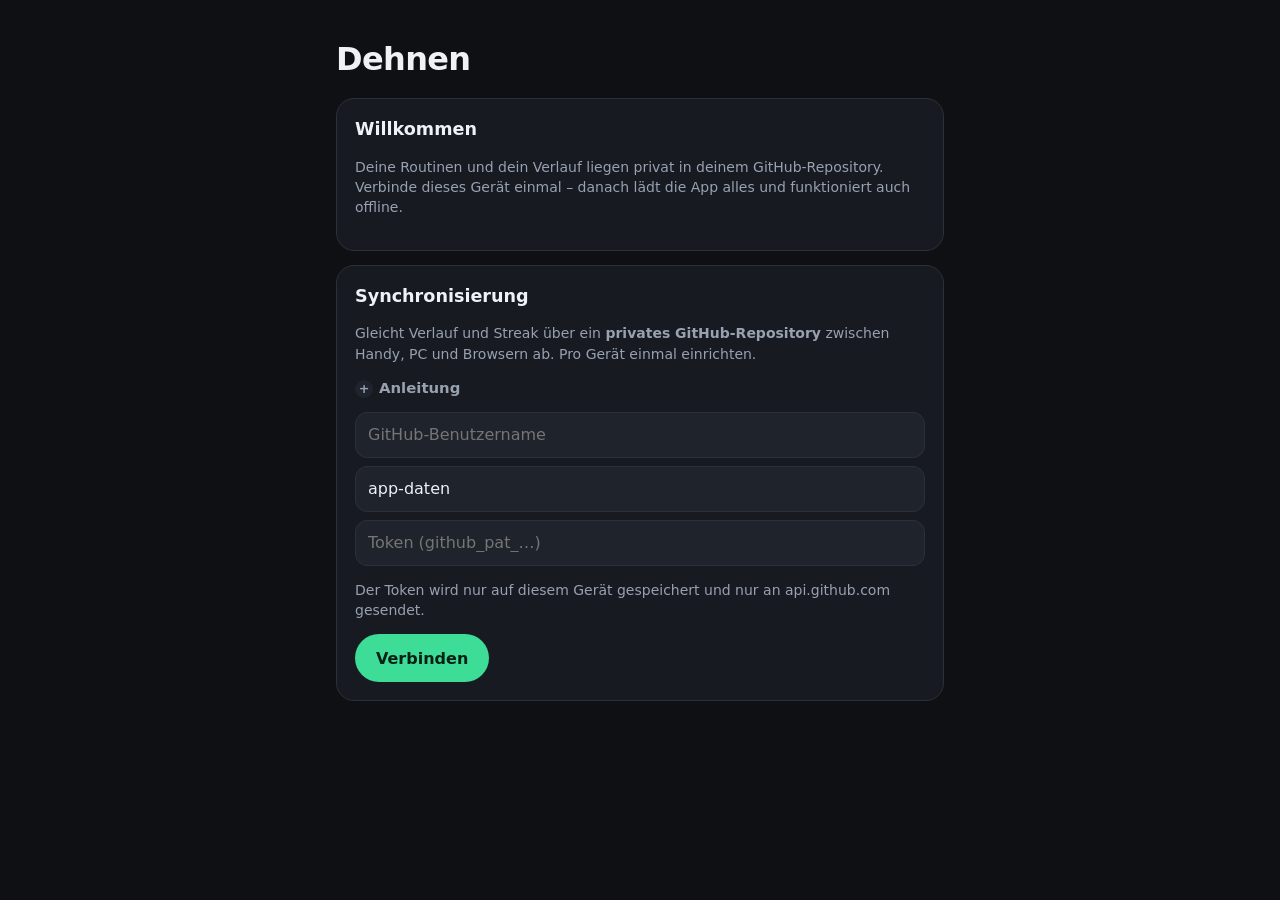
==== index.html @ 600c1eac "iPad: Audio Session "transient" statt iPad-Stimme Ton im Stummmodus hörbar, Bild-in-Bild-Video läuft" ====
<!doctype html>
<html lang="de">
<head>
  <meta charset="utf-8">
  <meta name="viewport" content="width=device-width, initial-scale=1, viewport-fit=cover">
  <meta name="theme-color" content="#0e1014">
  <meta name="apple-mobile-web-app-capable" content="yes">
  <meta name="mobile-web-app-capable" content="yes">
  <meta name="apple-mobile-web-app-status-bar-style" content="black-translucent">
  <meta name="apple-mobile-web-app-title" content="Dehnen">
  <title>Dehnen</title>
  <link rel="manifest" href="manifest.webmanifest">
  <link rel="icon" href="icons/icon.svg" type="image/svg+xml">
  <link rel="apple-touch-icon" href="icons/apple-touch-icon.png">
  <link rel="stylesheet" href="styles.css?v=10">
</head>
<body>
  <main id="app" aria-live="polite">
    <div class="loading">Lade Routinen …</div>
  </main>
  <div id="modal-root"></div>
  <script src="sync.js?v=10"></script>
  <script src="app.js?v=10"></script>
</body>
</html>
---- styles.css ----
:root {
  color-scheme: dark;
  --bg: #0e1014;
  --surface: #171a21;
  --surface-2: #1f232c;
  --surface-3: #282d38;
  --border: #2b303b;
  --text: #eef1f6;
  --muted: #98a1b0;
  --accent: #3ddc97;
  --accent-ink: #062016;
  --flame: #ff8a3d;
  --flame-2: #ffc24d;
  --transition: #ffc94d;
  --rest: #a78bfa;
  --left: #4db5ff;
  --right: #ff6fa5;
  --danger: #ff5d5d;
  --joker: #7cc4ff;
  --radius: 18px;
  --radius-sm: 12px;
  --safe-top: env(safe-area-inset-top, 0px);
  /* iPadOS/iOS legen unter die Statusleiste einen Unschärfe-Streifen, der etwas tiefer reicht als die Safe Area */
  --top-gap: calc(var(--safe-top) + 28px);
  --safe-bottom: env(safe-area-inset-bottom, 0px);
  font-family: system-ui, -apple-system, "Segoe UI", Roboto, "Helvetica Neue", Arial, sans-serif;
}

* { box-sizing: border-box; }
html, body { margin: 0; background: var(--bg); color: var(--text); }
body {
  min-height: 100dvh;
  -webkit-font-smoothing: antialiased;
  -webkit-tap-highlight-color: transparent;
  line-height: 1.45;
  overflow-x: hidden;
}
a { color: inherit; text-decoration: none; }
button { font: inherit; color: inherit; }
code { font-size: .9em; background: var(--surface-2); padding: 1px 6px; border-radius: 6px; }
.muted { color: var(--muted); }
.small { font-size: .875rem; }
.ico { width: 1.25em; height: 1.25em; flex: none; }

.loading { padding: 40vh 16px 0; text-align: center; color: var(--muted); }

/* ---------- Seitenrahmen ---------- */
.page {
  max-width: 640px;
  margin: 0 auto;
  padding: var(--top-gap) 16px calc(32px + var(--safe-bottom));
}
.topbar {
  display: flex;
  align-items: center;
  gap: 8px;
  min-height: 52px;
  margin-bottom: 8px;
}
.topbar-title { flex: 1; font-weight: 650; font-size: 1.1rem; }
.icon-spacer { width: 44px; }
.icon-btn {
  display: inline-grid;
  place-items: center;
  width: 44px;
  height: 44px;
  border-radius: 50%;
  border: 1px solid var(--border);
  background: var(--surface);
  cursor: pointer;
  flex: none;
}
.icon-btn:hover { background: var(--surface-2); }
.icon-btn.sm { width: 36px; height: 36px; }
.icon-btn.sm .ico { width: 1.05em; height: 1.05em; }

.home-head { display: flex; justify-content: space-between; align-items: flex-end; margin: 8px 0 16px; }
.eyebrow { color: var(--muted); font-size: .9rem; }
.home-title { margin: 0; font-size: 2rem; letter-spacing: -.02em; }

.card {
  background: var(--surface);
  border: 1px solid var(--border);
  border-radius: var(--radius);
  padding: 18px;
  margin-bottom: 14px;
}
.card-title { margin: 0 0 6px; font-size: 1.1rem; }
.section { margin-top: 24px; }
.section-title { font-size: .85rem; text-transform: uppercase; letter-spacing: .08em; color: var(--muted); margin: 0 0 10px; font-weight: 600; }

/* ---------- Buttons ---------- */
.btn {
  display: inline-flex;
  align-items: center;
  justify-content: center;
  gap: 10px;
  min-height: 48px;
  padding: 0 20px;
  border-radius: 999px;
  border: 1px solid transparent;
  font-weight: 650;
  cursor: pointer;
  text-align: center;
  transition: transform .08s ease, background .15s;
}
.btn:active { transform: scale(.98); }
.btn-primary { background: var(--accent); color: var(--accent-ink); }
.btn-primary:hover { filter: brightness(1.06); }
.btn-secondary { background: var(--surface-3); border-color: var(--border); }
.btn-ghost { background: transparent; border-color: var(--border); }
.btn-danger { background: var(--danger); color: #2a0606; }
.btn-sm { min-height: 36px; padding: 0 14px; font-size: .9rem; }
.btn-lg { min-height: 56px; font-size: 1.1rem; width: 100%; }
.btn-xl { min-height: 64px; font-size: 1.25rem; width: 100%; }
.btn:disabled, .stepper button:disabled { opacity: .4; cursor: default; }

/* ---------- Heute ---------- */
.today { border-color: color-mix(in srgb, var(--accent) 35%, var(--border)); background: linear-gradient(160deg, color-mix(in srgb, var(--accent) 10%, var(--surface)), var(--surface) 70%); }
.today.is-pause { border-color: color-mix(in srgb, var(--rest) 35%, var(--border)); background: linear-gradient(160deg, color-mix(in srgb, var(--rest) 12%, var(--surface)), var(--surface) 70%); }
.today.is-done { background: var(--surface); border-color: var(--border); }
.today-label { font-size: .8rem; text-transform: uppercase; letter-spacing: .08em; color: var(--muted); font-weight: 600; }
.today-title { display: flex; align-items: center; gap: 10px; margin: 4px 0 2px; font-size: 1.9rem; letter-spacing: -.02em; }
.today.is-done .today-title .ico { color: var(--accent); }
.today.is-pause .today-title .ico { color: var(--rest); }
.today-sub { margin: 0 0 14px; color: var(--muted); }
.today-weekly { border-color: color-mix(in srgb, var(--flame) 30%, var(--border)); }
.today-weekly-title { display: flex; align-items: center; gap: 8px; margin: 4px 0 2px; font-size: 1.35rem; }
.today-weekly.is-done .ico { color: var(--accent); }
.extra-offer {
  display: flex; align-items: center; justify-content: space-between; gap: 10px;
  margin-top: 12px; padding: 12px 14px;
  border-radius: var(--radius-sm); background: var(--surface-2); border: 1px solid var(--border);
}
.extra-offer:hover { background: var(--surface-3); }
.chev { color: var(--muted); }

/* ---------- Streak ---------- */
.streak-head { display: flex; align-items: center; gap: 14px; }
.flame { width: 56px; height: 56px; display: grid; place-items: center; border-radius: 16px; background: var(--surface-2); color: var(--surface-3); flex: none; }
.flame .ico { width: 34px; height: 34px; }
.flame.lit { color: var(--flame); background: color-mix(in srgb, var(--flame) 16%, var(--surface)); }
.flame.lit .ico { filter: drop-shadow(0 0 10px color-mix(in srgb, var(--flame) 60%, transparent)); }
.streak-count { flex: 1; min-width: 0; }
.streak-num { font-size: 2.6rem; font-weight: 800; line-height: 1; letter-spacing: -.03em; font-variant-numeric: tabular-nums; }
.streak-unit { color: var(--muted); font-size: .95rem; }
.streak-side { display: grid; gap: 6px; justify-items: end; font-size: .9rem; }
.joker { display: inline-flex; align-items: center; gap: 5px; padding: 3px 10px; border-radius: 999px; background: color-mix(in srgb, var(--joker) 15%, transparent); color: var(--joker); font-weight: 600; font-size: .82rem; }
.joker .ico { width: 1em; height: 1em; }
.joker.used { background: var(--surface-2); color: var(--muted); }
.streak-msg { margin: 12px 0 14px; }

.cal { display: grid; grid-template-columns: repeat(7, 1fr); gap: 5px; }
.cal-head { text-align: center; font-size: .72rem; color: var(--muted); padding-bottom: 2px; }
.cal-cell {
  position: relative;
  aspect-ratio: 1;
  border-radius: 8px;
  display: grid; place-items: center;
  font-size: .78rem; font-weight: 700;
  background: var(--surface-2);
  color: var(--muted);
}
.cal-cell.st-none { background: transparent; border: 1px dashed var(--border); color: transparent; }
.cal-cell.st-done { background: var(--accent); color: var(--accent-ink); }
.cal-cell.st-pause { background: color-mix(in srgb, var(--rest) 28%, var(--surface)); color: var(--text); }
.cal-cell.st-joker { background: color-mix(in srgb, var(--joker) 30%, var(--surface)); color: var(--text); }
.cal-cell.st-missed { background: color-mix(in srgb, var(--danger) 18%, var(--surface)); color: color-mix(in srgb, var(--danger) 70%, var(--text)); }
.cal-cell.st-missed span::before { content: "×"; }
.cal-cell.st-future { background: transparent; border: 1px solid var(--border); color: color-mix(in srgb, var(--muted) 60%, transparent); font-weight: 600; }
.cal-cell.st-open { background: transparent; color: var(--accent); }
.cal-cell.is-today { outline: 2px solid var(--text); outline-offset: 1px; }
.cal-cell.st-open.is-today { outline-color: var(--accent); animation: pulse 2.2s ease-in-out infinite; }
.weekly-dot { position: absolute; right: 4px; top: 4px; width: 6px; height: 6px; border-radius: 50%; background: var(--flame); box-shadow: 0 0 0 1.5px var(--surface); }
.weekly-dot.static { position: static; display: inline-block; box-shadow: none; }
@keyframes pulse { 50% { outline-color: color-mix(in srgb, var(--accent) 30%, transparent); } }
.cal-legend { display: flex; flex-wrap: wrap; gap: 6px 14px; margin-top: 12px; font-size: .78rem; color: var(--muted); }
.cal-legend span { display: inline-flex; align-items: center; gap: 6px; }
.lg { display: inline-block; width: 11px; height: 11px; border-radius: 3px; }
.lg.st-done { background: var(--accent); }
.lg.st-pause { background: color-mix(in srgb, var(--rest) 45%, var(--surface)); }
.lg.st-joker { background: color-mix(in srgb, var(--joker) 50%, var(--surface)); }
.lg.st-missed { background: color-mix(in srgb, var(--danger) 35%, var(--surface)); }

/* ---------- Wochen-Routine ---------- */
.weekly-row { display: flex; justify-content: space-between; align-items: center; gap: 12px; }
.weekly-num { font-size: 1.8rem; font-weight: 800; letter-spacing: -.02em; }
.weekly-num span { font-size: 1rem; font-weight: 500; color: var(--muted); }
.weekly-card p { margin: 8px 0 0; }
.pill { display: inline-flex; align-items: center; gap: 6px; padding: 6px 12px; border-radius: 999px; background: var(--surface-2); color: var(--muted); font-size: .85rem; font-weight: 600; white-space: nowrap; }
.pill.ok { background: color-mix(in srgb, var(--accent) 16%, transparent); color: var(--accent); }

/* ---------- Routinenliste ---------- */
.routine-list { display: grid; gap: 10px; }
.routine-row {
  display: flex; align-items: center; gap: 12px;
  padding: 16px 16px; border-radius: var(--radius);
  background: var(--surface); border: 1px solid var(--border);
}
.routine-row:hover { background: var(--surface-2); }
.rr-main { flex: 1; min-width: 0; }
.rr-name { font-weight: 650; }
.rr-meta { color: var(--muted); font-size: .88rem; }

/* ---------- Übersicht ---------- */
.page-overview { padding-bottom: calc(110px + var(--safe-bottom)); }
.ov-title { font-size: 1.8rem; margin: 4px 0 8px; letter-spacing: -.02em; line-height: 1.15; }
.ov-meta { display: flex; gap: 16px; color: var(--muted); }
.ov-meta span { display: inline-flex; align-items: center; gap: 6px; }
.ov-desc { color: var(--muted); margin: 12px 0 18px; }
.ex-list { list-style: none; padding: 0; margin: 0; display: grid; gap: 10px; }
.ex-item { display: flex; gap: 12px; background: var(--surface); border: 1px solid var(--border); border-radius: var(--radius); padding: 14px; }
.ex-num { flex: none; width: 30px; height: 30px; border-radius: 50%; background: var(--surface-2); display: grid; place-items: center; font-weight: 700; font-size: .85rem; color: var(--muted); }
.ex-body { flex: 1; min-width: 0; }
.ex-head { display: flex; flex-wrap: wrap; align-items: center; gap: 6px 8px; }
.ex-name { font-weight: 650; }
.chip { font-size: .72rem; text-transform: uppercase; letter-spacing: .06em; padding: 2px 8px; border-radius: 999px; background: var(--surface-2); color: var(--muted); }
.ex-dose { font-weight: 600; color: var(--accent); margin-top: 2px; }
.ex-note { font-size: .9rem; color: var(--transition); margin-top: 2px; }
.ex-cue { margin: 6px 0 0; color: var(--muted); font-size: .93rem; }
.important { margin: 8px 0 0; padding: 8px 12px; border-radius: 10px; background: color-mix(in srgb, var(--flame) 10%, transparent); border-left: 3px solid var(--flame); font-size: .93rem; }
.benefit { margin-top: 8px; font-size: .93rem; }
.benefit summary { cursor: pointer; color: var(--muted); font-weight: 600; list-style: none; display: inline-flex; align-items: center; gap: 6px; }
.benefit summary::-webkit-details-marker { display: none; }
.benefit summary::before { content: "+"; display: inline-grid; place-items: center; width: 18px; height: 18px; border-radius: 50%; background: var(--surface-2); font-size: .8rem; }
.benefit[open] summary::before { content: "−"; }
.benefit p { margin: 6px 0 0; }
.ex-img { display: block; max-width: 100%; border-radius: 12px; margin-top: 8px; }
.start-bar {
  position: fixed; left: 0; right: 0; bottom: 0;
  padding: 14px 16px calc(14px + var(--safe-bottom));
  background: linear-gradient(to top, var(--bg) 65%, transparent);
}
.start-bar .btn { max-width: 608px; margin: 0 auto; display: flex; }

/* ---------- Player ---------- */
.player {
  --kind: var(--accent);
  --ring: min(70vw, 38dvh, 440px);
  position: fixed; inset: 0;
  display: grid;
  grid-template-rows: auto 1fr auto;
  background: var(--bg);
  padding-top: calc(var(--top-gap) - 10px); /* .p-top bringt selbst 10px mit */
}
.player.kind-transition { --kind: var(--transition); }
.player.kind-switch { --kind: var(--transition); }
.player.kind-rest { --kind: var(--rest); }
.player.side-links { background: radial-gradient(120% 60% at 50% 0%, color-mix(in srgb, var(--left) 14%, var(--bg)), var(--bg) 70%); }
.player.side-rechts { background: radial-gradient(120% 60% at 50% 0%, color-mix(in srgb, var(--right) 14%, var(--bg)), var(--bg) 70%); }

.p-top { display: flex; align-items: center; gap: 12px; padding: 10px 16px 6px; }
.p-progress { flex: 1; min-width: 0; }
.p-bar { height: 6px; border-radius: 999px; background: var(--surface-2); overflow: hidden; }
.p-bar span { display: block; height: 100%; width: 0; background: var(--kind); border-radius: inherit; }
.p-meta { display: flex; justify-content: space-between; margin-top: 5px; font-size: .9rem; color: var(--muted); font-variant-numeric: tabular-nums; }

.p-scroll { overflow-y: auto; overscroll-behavior: contain; padding: 0 16px 12px; }
.p-stage { display: flex; flex-direction: column; align-items: center; text-align: center; gap: 10px; padding-top: 4px; }
.p-kicker { font-size: 1rem; text-transform: uppercase; letter-spacing: .14em; font-weight: 800; color: var(--kind); }
.p-name { margin: 2px 0 0; font-size: clamp(1.6rem, 7vw, 2.8rem); line-height: 1.1; letter-spacing: -.02em; text-wrap: balance; }
.p-tags { display: flex; flex-wrap: wrap; gap: 8px; justify-content: center; margin-top: 10px; min-height: 8px; }
.side-badge {
  font-size: clamp(1.4rem, 6vw, 2.2rem); font-weight: 900; letter-spacing: .1em;
  padding: 4px 18px; border-radius: 12px; color: #08121c;
}
.side-badge.side-links { background: var(--left); }
.side-badge.side-rechts { background: var(--right); color: #1f0612; }
.tag { display: inline-flex; align-items: center; font-size: clamp(1rem, 4vw, 1.3rem); font-weight: 700; padding: 4px 14px; border-radius: 12px; background: var(--surface-2); border: 1px solid var(--border); }
.side-txt.side-links { color: var(--left); font-weight: 700; }
.side-txt.side-rechts { color: var(--right); font-weight: 700; }

.ring {
  position: relative;
  width: var(--ring); height: var(--ring);
  border: 0; padding: 0; background: none; cursor: pointer;
  border-radius: 50%;
  flex: none;
}
.ring svg { width: 100%; height: 100%; display: block; }
.ring-track { fill: none; stroke: var(--surface-2); stroke-width: 7; }
.ring-fill {
  fill: none; stroke: var(--kind); stroke-width: 7; stroke-linecap: round;
  stroke-dasharray: 100; stroke-dashoffset: 0;
  transform: rotate(-90deg); transform-origin: 50% 50%;
}
.ring-center { position: absolute; inset: 0; display: flex; flex-direction: column; align-items: center; justify-content: center; }
.ring-num { font-size: calc(var(--ring) * .4); font-weight: 800; line-height: 1; letter-spacing: -.04em; font-variant-numeric: tabular-nums; }
.ring-unit { font-size: calc(var(--ring) * .075); color: var(--muted); font-weight: 600; margin-top: calc(var(--ring) * .02); }
.player.is-paused .ring-num { opacity: .35; }
.player.is-paused .ring-fill { opacity: .35; }
.player.is-paused .ring-unit { color: var(--text); font-weight: 800; text-transform: uppercase; letter-spacing: .12em; }
.player.is-waiting .ring-unit { color: var(--accent); font-weight: 800; }

.p-info { max-width: 620px; margin: 14px auto 0; }
.p-dose { font-size: 1.35rem; font-weight: 700; color: var(--kind); text-align: center; }
.p-note { text-align: center; color: var(--transition); font-weight: 600; margin-top: 4px; }
.p-cue { font-size: 1.15rem; line-height: 1.5; margin: 10px 0 0; }
.p-next { margin-top: 14px; padding: 12px 14px; border-radius: var(--radius-sm); background: var(--surface); border: 1px solid var(--border); font-size: 1rem; }

.p-controls { padding: 8px 16px calc(12px + var(--safe-bottom)); border-top: 1px solid var(--border); background: color-mix(in srgb, var(--bg) 92%, transparent); }
.btn-done { width: 100%; min-height: 60px; font-size: 1.25rem; background: var(--accent); color: var(--accent-ink); margin-bottom: 8px; }
.player.is-waiting .btn-done { animation: glow 1.4s ease-in-out infinite; }
@keyframes glow { 50% { box-shadow: 0 0 0 8px color-mix(in srgb, var(--accent) 25%, transparent); } }
.ctrl-row { display: grid; grid-template-columns: 1fr 1.3fr 1fr; gap: 8px; max-width: 620px; margin: 0 auto; }
.ctrl {
  display: flex; flex-direction: column; align-items: center; justify-content: center; gap: 4px;
  min-height: 68px; border-radius: 16px; border: 1px solid var(--border); background: var(--surface);
  cursor: pointer; font-size: .85rem; color: var(--muted); font-weight: 600;
}
.ctrl .ico { width: 26px; height: 26px; color: var(--text); }
.ctrl:active { background: var(--surface-2); }
.ctrl-main { background: var(--surface-3); color: var(--text); font-size: 1rem; }
.ctrl-main .ico { width: 32px; height: 32px; }

@media (min-width: 880px) and (min-aspect-ratio: 4/3) {
  .player { --ring: min(36vw, 52dvh, 480px); }
  .p-scroll { display: grid; grid-template-columns: minmax(0, 1fr) minmax(0, 1fr); gap: 32px; align-items: center; padding: 0 40px 16px; }
  .p-info { margin: 0; }
  .p-dose, .p-note { text-align: left; }
}

/* ---------- Fertig ---------- */
.page-done { text-align: center; padding-top: calc(40px + var(--safe-top)); }
.done-check { width: 88px; height: 88px; margin: 0 auto; border-radius: 50%; display: grid; place-items: center; background: var(--accent); color: var(--accent-ink); animation: pop .5s cubic-bezier(.2, 1.6, .4, 1); }
.done-check .ico { width: 48px; height: 48px; stroke-width: 3; }
@keyframes pop { from { transform: scale(.4); opacity: 0; } }
.done-title { font-size: 2.2rem; margin: 16px 0 4px; }
.done-sub { color: var(--muted); margin: 0 0 24px; }
.done-streak { background: var(--surface); border: 1px solid var(--border); border-radius: var(--radius); padding: 22px 18px; margin-bottom: 18px; display: grid; justify-items: center; gap: 4px; }
.done-streak .flame.big { width: 72px; height: 72px; border-radius: 22px; }
.done-streak .flame.big .ico { width: 44px; height: 44px; }
.done-streak-num { font-size: 3.4rem; font-weight: 800; line-height: 1; letter-spacing: -.03em; position: relative; font-variant-numeric: tabular-nums; }
.done-streak.weekly .done-streak-num { color: var(--flame); }
.plus { position: absolute; left: 100%; top: 0; margin-left: 6px; font-size: 1.1rem; color: var(--accent); animation: rise .8s ease-out; }
@keyframes rise { from { transform: translateY(14px); opacity: 0; } }
.done-streak-unit { color: var(--muted); }
.done-streak p { margin: 6px 0 0; }
.badge { margin-top: 8px; padding: 6px 14px; border-radius: 999px; background: linear-gradient(90deg, var(--flame), var(--flame-2)); color: #2a1200; font-weight: 800; }
.done-actions { display: grid; gap: 10px; }
.warn { color: var(--danger); }

/* ---------- Einstellungen ---------- */
.settings { padding: 6px 18px; }
.set-row { display: flex; align-items: center; justify-content: space-between; gap: 14px; padding: 14px 0; border-bottom: 1px solid var(--border); }
.set-text { min-width: 0; }
.set-label { font-weight: 650; }
.set-hint { color: var(--muted); font-size: .85rem; }
.set-ctrl { display: flex; align-items: center; gap: 10px; }
.set-foot { padding: 14px 0 10px; }
.stepper { display: flex; align-items: center; gap: 4px; background: var(--surface-2); border-radius: 999px; padding: 4px; flex: none; }
.stepper button { width: 40px; height: 40px; border-radius: 50%; border: 0; background: var(--surface-3); font-size: 1.3rem; cursor: pointer; }
.stepper output { min-width: 52px; text-align: center; font-weight: 700; font-variant-numeric: tabular-nums; }
.switch { position: relative; width: 52px; height: 32px; flex: none; }
.switch input { position: absolute; inset: 0; opacity: 0; margin: 0; cursor: pointer; z-index: 1; }
.slider { position: absolute; inset: 0; border-radius: 999px; background: var(--surface-3); transition: background .15s; }
.slider::after { content: ""; position: absolute; top: 4px; left: 4px; width: 24px; height: 24px; border-radius: 50%; background: var(--text); transition: transform .15s; }
.switch input:checked + .slider { background: var(--accent); }
.switch input:checked + .slider::after { transform: translateX(20px); background: var(--accent-ink); }
.switch input:focus-visible + .slider { outline: 2px solid var(--text); outline-offset: 2px; }
.switch input:disabled + .slider { opacity: .4; }
.form-row { display: flex; gap: 8px; margin: 12px 0; }
.form-row select, .form-row input {
  flex: 1; min-width: 0; min-height: 46px; padding: 0 12px;
  border-radius: var(--radius-sm); border: 1px solid var(--border);
  background: var(--surface-2); color: var(--text); font: inherit;
}
.hist-list { list-style: none; padding: 0; margin: 6px 0 0; }
.hist-list li { display: flex; align-items: center; gap: 12px; padding: 8px 0; border-bottom: 1px solid var(--border); }
.hist-list li:last-child { border-bottom: 0; }
.hist-date { width: 90px; flex: none; color: var(--muted); font-variant-numeric: tabular-nums; font-size: .92rem; }
.hist-name { flex: 1; min-width: 0; }
.footnote { color: var(--muted); font-size: .85rem; text-align: center; margin-top: 18px; }

.icon-btn.has-dot { position: relative; }
.sync-dot { position: absolute; top: 6px; right: 6px; width: 10px; height: 10px; border-radius: 50%; box-shadow: 0 0 0 2px var(--surface); background: var(--muted); }
.sync-dot.s-ok { background: var(--accent); }
.sync-dot.s-busy { background: var(--transition); animation: blink 1s ease-in-out infinite; }
.sync-dot.s-offline { background: var(--muted); }
.sync-dot.s-error { background: var(--danger); }
@keyframes blink { 50% { opacity: .35; } }
.field-stack { display: grid; gap: 8px; margin: 12px 0 6px; }
.field-stack input {
  min-height: 46px; padding: 0 12px; border-radius: var(--radius-sm);
  border: 1px solid var(--border); background: var(--surface-2); color: var(--text); font: inherit;
}
.steps { margin: 8px 0 0; padding-left: 20px; display: grid; gap: 6px; color: var(--muted); }
.steps a { color: var(--accent); text-decoration: underline; }
.sync-msg { display: block !important; }
.status-list { list-style: none; padding: 0; margin: 12px 0; display: grid; gap: 6px; }
.status-list li { display: flex; justify-content: space-between; gap: 12px; }
.ok { color: var(--accent); }
.btn-row { display: flex; flex-wrap: wrap; gap: 8px; }
.btn-row .btn { flex: 1 1 160px; }
.warn-card { border-color: color-mix(in srgb, var(--danger) 55%, var(--border)); background: color-mix(in srgb, var(--danger) 12%, var(--surface)); text-align: left; }
.backup-hint {
  display: flex; align-items: center; justify-content: space-between; gap: 10px;
  padding: 12px 16px; margin-bottom: 14px; border-radius: var(--radius);
  border: 1px dashed var(--border); color: var(--muted); font-size: .92rem;
}
.backup-hint strong { color: var(--text); }
.toast {
  position: fixed; left: 50%; bottom: calc(24px + var(--safe-bottom)); transform: translateX(-50%);
  max-width: calc(100% - 32px); padding: 12px 18px; border-radius: 14px;
  background: var(--surface-3); border: 1px solid var(--border); box-shadow: 0 8px 30px rgb(0 0 0 / .4);
  z-index: 60; animation: fade .2s;
}

/* ---------- Modal ---------- */
.modal-backdrop { position: fixed; inset: 0; background: rgb(0 0 0 / .6); display: grid; place-items: center; padding: 16px; z-index: 50; animation: fade .15s; }
.modal { width: min(420px, 100%); background: var(--surface); border: 1px solid var(--border); border-radius: var(--radius); padding: 22px; }
.modal h2 { margin: 0 0 6px; font-size: 1.25rem; }
.modal p { margin: 0 0 18px; color: var(--muted); }
.modal-actions { display: grid; grid-template-columns: 1fr 1fr; gap: 10px; }
@keyframes fade { from { opacity: 0; } }

:focus-visible { outline: 2px solid var(--accent); outline-offset: 2px; }

@media (prefers-reduced-motion: reduce) {
  *, *::before, *::after { animation: none !important; transition: none !important; }
}
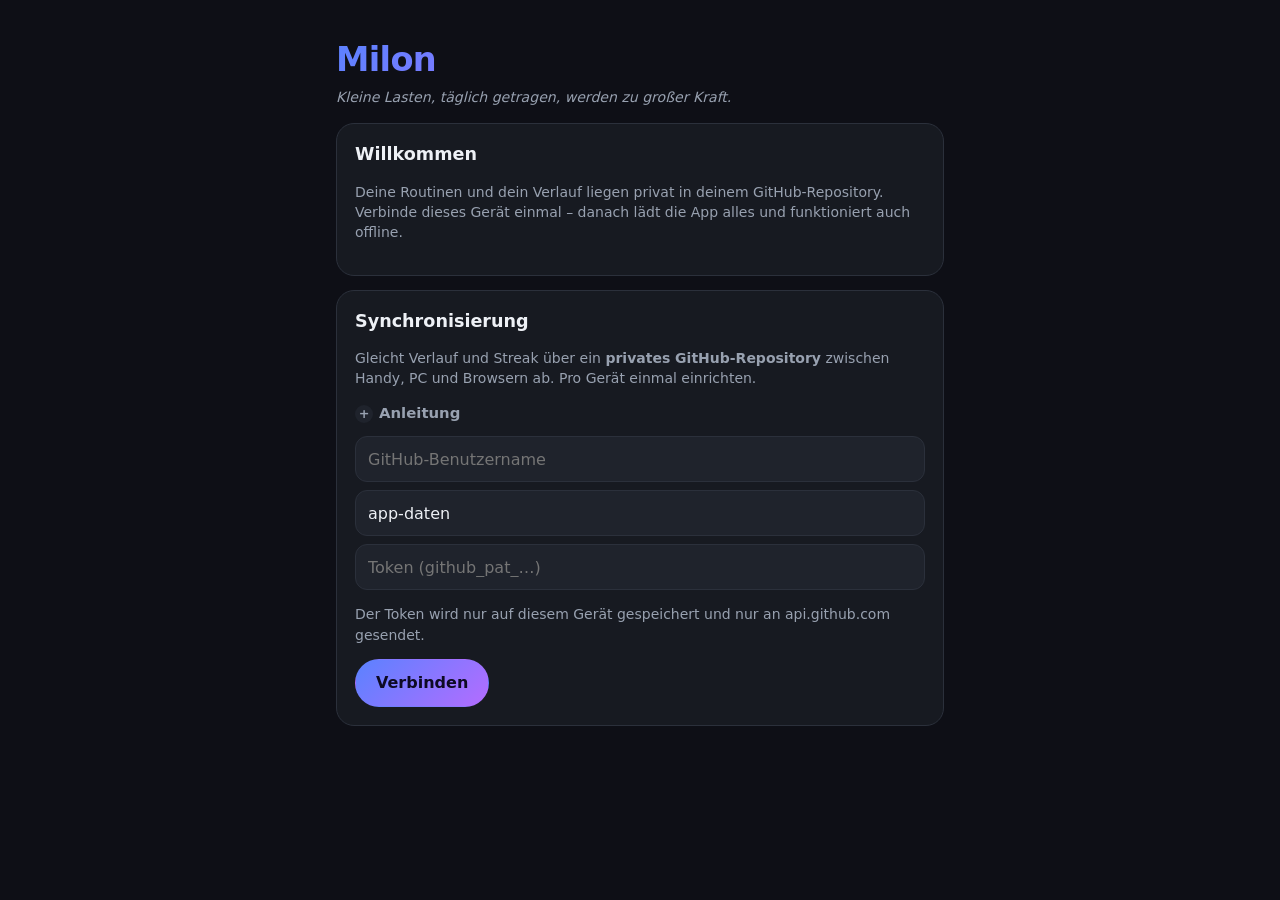
==== commit 5bd174de: "Umbenennung in Milon: Name, Symbol, Blau-Lila-Akzent, Motto - Titel, Manifest und Homescreen-Name "M" ====
--- a/index.html
+++ b/index.html
@@ -3,23 +3,23 @@
 <head>
   <meta charset="utf-8">
   <meta name="viewport" content="width=device-width, initial-scale=1, viewport-fit=cover">
-  <meta name="theme-color" content="#0e1014">
+  <meta name="theme-color" content="#0e0f16">
   <meta name="apple-mobile-web-app-capable" content="yes">
   <meta name="mobile-web-app-capable" content="yes">
   <meta name="apple-mobile-web-app-status-bar-style" content="black-translucent">
-  <meta name="apple-mobile-web-app-title" content="Dehnen">
-  <title>Dehnen</title>
+  <meta name="apple-mobile-web-app-title" content="Milon">
+  <title>Milon</title>
   <link rel="manifest" href="manifest.webmanifest">
   <link rel="icon" href="icons/icon.svg" type="image/svg+xml">
   <link rel="apple-touch-icon" href="icons/apple-touch-icon.png">
-  <link rel="stylesheet" href="styles.css?v=10">
+  <link rel="stylesheet" href="styles.css?v=13">
 </head>
 <body>
   <main id="app" aria-live="polite">
-    <div class="loading">Lade Routinen …</div>
+    <div class="loading">Milon lädt …</div>
   </main>
   <div id="modal-root"></div>
-  <script src="sync.js?v=10"></script>
-  <script src="app.js?v=10"></script>
+  <script src="sync.js?v=13"></script>
+  <script src="app.js?v=13"></script>
 </body>
 </html>
--- a/styles.css
+++ b/styles.css
@@ -1,18 +1,20 @@
 :root {
   color-scheme: dark;
-  --bg: #0e1014;
+  --bg: #0e0f16;
   --surface: #171a21;
   --surface-2: #1f232c;
   --surface-3: #282d38;
   --border: #2b303b;
   --text: #eef1f6;
   --muted: #98a1b0;
-  --accent: #3ddc97;
-  --accent-ink: #062016;
+  --accent: #8a7dff;
+  --accent-grad: linear-gradient(135deg, #5b82ff, #b46cff);
+  --good: #3ddc97;
+  --accent-ink: #0d0a24;
   --flame: #ff8a3d;
   --flame-2: #ffc24d;
   --transition: #ffc94d;
-  --rest: #a78bfa;
+  --rest: #2fc8b9;
   --left: #4db5ff;
   --right: #ff6fa5;
   --danger: #ff5d5d;
@@ -76,7 +78,14 @@
 
 .home-head { display: flex; justify-content: space-between; align-items: flex-end; margin: 8px 0 16px; }
 .eyebrow { color: var(--muted); font-size: .9rem; }
-.home-title { margin: 0; font-size: 2rem; letter-spacing: -.02em; }
+.home-title {
+  margin: 0; font-size: 2.1rem; letter-spacing: -.02em;
+  background: var(--accent-grad); -webkit-background-clip: text; background-clip: text; color: transparent;
+}
+.motto { margin: 2px 0 0; color: var(--muted); font-size: .88rem; font-style: italic; }
+.about-head { display: flex; align-items: center; gap: 14px; margin-bottom: 6px; }
+.about-head .card-title { margin: 0; }
+.about-logo { width: 52px; height: 52px; border-radius: 14px; flex: none; }
 
 .card {
   background: var(--surface);
@@ -105,7 +114,7 @@
   transition: transform .08s ease, background .15s;
 }
 .btn:active { transform: scale(.98); }
-.btn-primary { background: var(--accent); color: var(--accent-ink); }
+.btn-primary { background: var(--accent-grad); color: var(--accent-ink); }
 .btn-primary:hover { filter: brightness(1.06); }
 .btn-secondary { background: var(--surface-3); border-color: var(--border); }
 .btn-ghost { background: transparent; border-color: var(--border); }
@@ -162,7 +171,7 @@
   color: var(--muted);
 }
 .cal-cell.st-none { background: transparent; border: 1px dashed var(--border); color: transparent; }
-.cal-cell.st-done { background: var(--accent); color: var(--accent-ink); }
+.cal-cell.st-done { background: var(--accent-grad); color: var(--accent-ink); }
 .cal-cell.st-pause { background: color-mix(in srgb, var(--rest) 28%, var(--surface)); color: var(--text); }
 .cal-cell.st-joker { background: color-mix(in srgb, var(--joker) 30%, var(--surface)); color: var(--text); }
 .cal-cell.st-missed { background: color-mix(in srgb, var(--danger) 18%, var(--surface)); color: color-mix(in srgb, var(--danger) 70%, var(--text)); }
@@ -188,7 +197,7 @@
 .weekly-num span { font-size: 1rem; font-weight: 500; color: var(--muted); }
 .weekly-card p { margin: 8px 0 0; }
 .pill { display: inline-flex; align-items: center; gap: 6px; padding: 6px 12px; border-radius: 999px; background: var(--surface-2); color: var(--muted); font-size: .85rem; font-weight: 600; white-space: nowrap; }
-.pill.ok { background: color-mix(in srgb, var(--accent) 16%, transparent); color: var(--accent); }
+.pill.ok { background: color-mix(in srgb, var(--good) 16%, transparent); color: var(--good); }
 
 /* ---------- Routinenliste ---------- */
 .routine-list { display: grid; gap: 10px; }
@@ -251,6 +260,7 @@
 
 .p-top { display: flex; align-items: center; gap: 12px; padding: 10px 16px 6px; }
 .p-progress { flex: 1; min-width: 0; }
+.mute-btn.is-muted { color: var(--danger); border-color: color-mix(in srgb, var(--danger) 45%, var(--border)); }
 .p-bar { height: 6px; border-radius: 999px; background: var(--surface-2); overflow: hidden; }
 .p-bar span { display: block; height: 100%; width: 0; background: var(--kind); border-radius: inherit; }
 .p-meta { display: flex; justify-content: space-between; margin-top: 5px; font-size: .9rem; color: var(--muted); font-variant-numeric: tabular-nums; }
@@ -299,7 +309,7 @@
 .p-next { margin-top: 14px; padding: 12px 14px; border-radius: var(--radius-sm); background: var(--surface); border: 1px solid var(--border); font-size: 1rem; }
 
 .p-controls { padding: 8px 16px calc(12px + var(--safe-bottom)); border-top: 1px solid var(--border); background: color-mix(in srgb, var(--bg) 92%, transparent); }
-.btn-done { width: 100%; min-height: 60px; font-size: 1.25rem; background: var(--accent); color: var(--accent-ink); margin-bottom: 8px; }
+.btn-done { width: 100%; min-height: 60px; font-size: 1.25rem; background: var(--accent-grad); color: var(--accent-ink); margin-bottom: 8px; }
 .player.is-waiting .btn-done { animation: glow 1.4s ease-in-out infinite; }
 @keyframes glow { 50% { box-shadow: 0 0 0 8px color-mix(in srgb, var(--accent) 25%, transparent); } }
 .ctrl-row { display: grid; grid-template-columns: 1fr 1.3fr 1fr; gap: 8px; max-width: 620px; margin: 0 auto; }
@@ -322,7 +332,7 @@
 
 /* ---------- Fertig ---------- */
 .page-done { text-align: center; padding-top: calc(40px + var(--safe-top)); }
-.done-check { width: 88px; height: 88px; margin: 0 auto; border-radius: 50%; display: grid; place-items: center; background: var(--accent); color: var(--accent-ink); animation: pop .5s cubic-bezier(.2, 1.6, .4, 1); }
+.done-check { width: 88px; height: 88px; margin: 0 auto; border-radius: 50%; display: grid; place-items: center; background: var(--accent-grad); color: var(--accent-ink); animation: pop .5s cubic-bezier(.2, 1.6, .4, 1); }
 .done-check .ico { width: 48px; height: 48px; stroke-width: 3; }
 @keyframes pop { from { transform: scale(.4); opacity: 0; } }
 .done-title { font-size: 2.2rem; margin: 16px 0 4px; }
@@ -355,7 +365,7 @@
 .switch input { position: absolute; inset: 0; opacity: 0; margin: 0; cursor: pointer; z-index: 1; }
 .slider { position: absolute; inset: 0; border-radius: 999px; background: var(--surface-3); transition: background .15s; }
 .slider::after { content: ""; position: absolute; top: 4px; left: 4px; width: 24px; height: 24px; border-radius: 50%; background: var(--text); transition: transform .15s; }
-.switch input:checked + .slider { background: var(--accent); }
+.switch input:checked + .slider { background: var(--accent-grad); }
 .switch input:checked + .slider::after { transform: translateX(20px); background: var(--accent-ink); }
 .switch input:focus-visible + .slider { outline: 2px solid var(--text); outline-offset: 2px; }
 .switch input:disabled + .slider { opacity: .4; }
@@ -374,7 +384,7 @@
 
 .icon-btn.has-dot { position: relative; }
 .sync-dot { position: absolute; top: 6px; right: 6px; width: 10px; height: 10px; border-radius: 50%; box-shadow: 0 0 0 2px var(--surface); background: var(--muted); }
-.sync-dot.s-ok { background: var(--accent); }
+.sync-dot.s-ok { background: var(--good); }
 .sync-dot.s-busy { background: var(--transition); animation: blink 1s ease-in-out infinite; }
 .sync-dot.s-offline { background: var(--muted); }
 .sync-dot.s-error { background: var(--danger); }
@@ -389,7 +399,7 @@
 .sync-msg { display: block !important; }
 .status-list { list-style: none; padding: 0; margin: 12px 0; display: grid; gap: 6px; }
 .status-list li { display: flex; justify-content: space-between; gap: 12px; }
-.ok { color: var(--accent); }
+.ok { color: var(--good); }
 .btn-row { display: flex; flex-wrap: wrap; gap: 8px; }
 .btn-row .btn { flex: 1 1 160px; }
 .warn-card { border-color: color-mix(in srgb, var(--danger) 55%, var(--border)); background: color-mix(in srgb, var(--danger) 12%, var(--surface)); text-align: left; }
@@ -419,3 +429,26 @@
 @media (prefers-reduced-motion: reduce) {
   *, *::before, *::after { animation: none !important; transition: none !important; }
 }
+
+/* ---------- Trainingswoche ---------- */
+.training-week .tw-top { display: flex; justify-content: space-between; align-items: flex-end; gap: 16px; margin-top: 6px; }
+.tw-hours { font-size: 2.2rem; font-weight: 800; letter-spacing: -.02em; line-height: 1.1; }
+.tw-hours span { font-size: 1rem; font-weight: 500; color: var(--muted); }
+.tw-bars { display: flex; align-items: flex-end; gap: 4px; height: 44px; flex: none; }
+.tw-bar { width: 9px; border-radius: 3px 3px 1px 1px; background: var(--surface-3); }
+.tw-bar.is-now { background: var(--accent); }
+.tw-headline { margin: 14px 0 6px; font-weight: 650; }
+.tw-list { list-style: none; padding: 0; margin: 8px 0 0; display: grid; gap: 8px; }
+.tw-ins { display: grid; grid-template-columns: 18px 1fr; gap: 6px; font-size: .95rem; }
+.tw-mark { font-weight: 800; text-align: center; }
+.t-good .tw-mark { color: var(--good); }
+.t-bad .tw-mark { color: var(--danger); }
+.t-info .tw-mark { color: var(--muted); }
+.t-next .tw-mark, .t-next strong { color: var(--flame-2); }
+.tw-sports { display: grid; grid-template-columns: repeat(auto-fit, minmax(90px, 1fr)); gap: 8px; margin-top: 14px; }
+.tw-sport { display: grid; gap: 1px; padding: 10px 12px; border-radius: var(--radius-sm); background: var(--surface-2); font-size: .85rem; }
+.tw-sport strong { font-size: 1.05rem; }
+.tw-rec { margin-top: 12px; display: flex; flex-wrap: wrap; align-items: baseline; gap: 4px; }
+.tw-sep { color: var(--muted); margin: 0 4px; }
+.tw-up { color: var(--good); margin-left: 2px; }
+.tw-down { color: var(--flame); margin-left: 2px; }
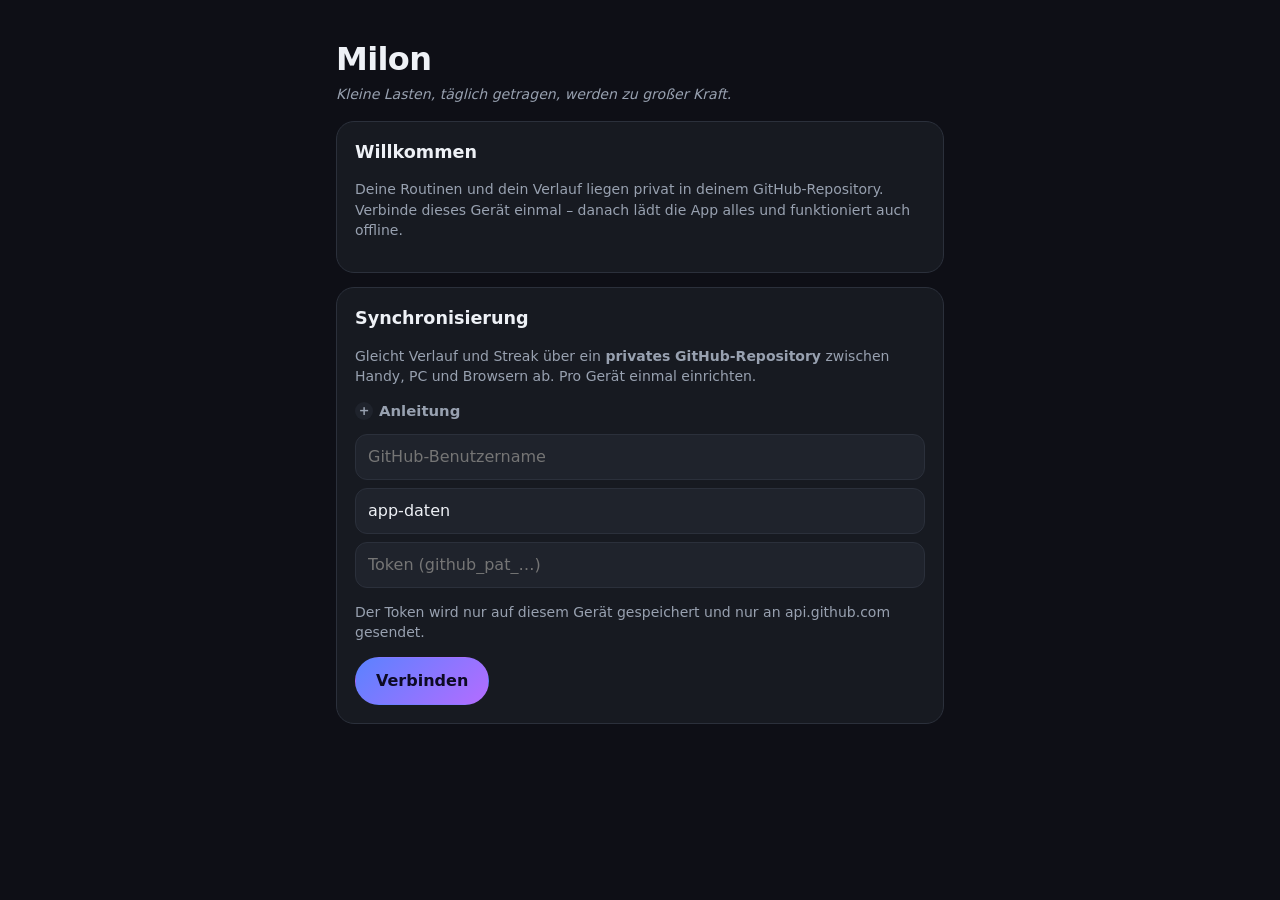
==== commit 77a3e84a: "Untere Tab-Leiste: Heute · Gym · Dehnen · Werte - Heute: Dehn-Aufgabe des Tages und Trainingswoche (" ====
--- a/index.html
+++ b/index.html
@@ -12,14 +12,15 @@
   <link rel="manifest" href="manifest.webmanifest">
   <link rel="icon" href="icons/icon.svg" type="image/svg+xml">
   <link rel="apple-touch-icon" href="icons/apple-touch-icon.png">
-  <link rel="stylesheet" href="styles.css?v=13">
+  <link rel="stylesheet" href="styles.css?v=14">
 </head>
 <body>
   <main id="app" aria-live="polite">
     <div class="loading">Milon lädt …</div>
   </main>
+  <nav id="tabbar" class="tabbar" aria-label="Bereiche" hidden></nav>
   <div id="modal-root"></div>
-  <script src="sync.js?v=13"></script>
-  <script src="app.js?v=13"></script>
+  <script src="sync.js?v=14"></script>
+  <script src="app.js?v=14"></script>
 </body>
 </html>
--- a/styles.css
+++ b/styles.css
@@ -78,10 +78,32 @@
 
 .home-head { display: flex; justify-content: space-between; align-items: flex-end; margin: 8px 0 16px; }
 .eyebrow { color: var(--muted); font-size: .9rem; }
-.home-title {
-  margin: 0; font-size: 2.1rem; letter-spacing: -.02em;
+.home-title { margin: 0; font-size: 2rem; letter-spacing: -.02em; }
+.home-title.is-brand {
+  font-size: 2.1rem;
   background: var(--accent-grad); -webkit-background-clip: text; background-clip: text; color: transparent;
 }
+
+/* ---------- Untere Tab-Leiste ---------- */
+.tabbar {
+  position: fixed; left: 0; right: 0; bottom: 0; z-index: 20;
+  display: grid; grid-template-columns: repeat(4, 1fr);
+  padding: 6px max(8px, env(safe-area-inset-left, 0px)) calc(6px + var(--safe-bottom)) max(8px, env(safe-area-inset-right, 0px));
+  background: color-mix(in srgb, var(--bg) 82%, transparent);
+  -webkit-backdrop-filter: blur(16px); backdrop-filter: blur(16px);
+  border-top: 1px solid var(--border);
+}
+.tabbar[hidden] { display: none; }
+.tab {
+  display: flex; flex-direction: column; align-items: center; justify-content: center; gap: 3px;
+  min-height: 52px; border-radius: 14px; color: var(--muted); font-size: .74rem; font-weight: 600;
+  max-width: 160px; width: 100%; justify-self: center;
+}
+.tab .ico { width: 24px; height: 24px; }
+.tab.is-active { color: var(--text); }
+.tab.is-active .ico { color: var(--accent); }
+.tab:active { background: var(--surface); }
+body.has-tabbar .page { padding-bottom: calc(96px + var(--safe-bottom)); }
 .motto { margin: 2px 0 0; color: var(--muted); font-size: .88rem; font-style: italic; }
 .about-head { display: flex; align-items: center; gap: 14px; margin-bottom: 6px; }
 .about-head .card-title { margin: 0; }
